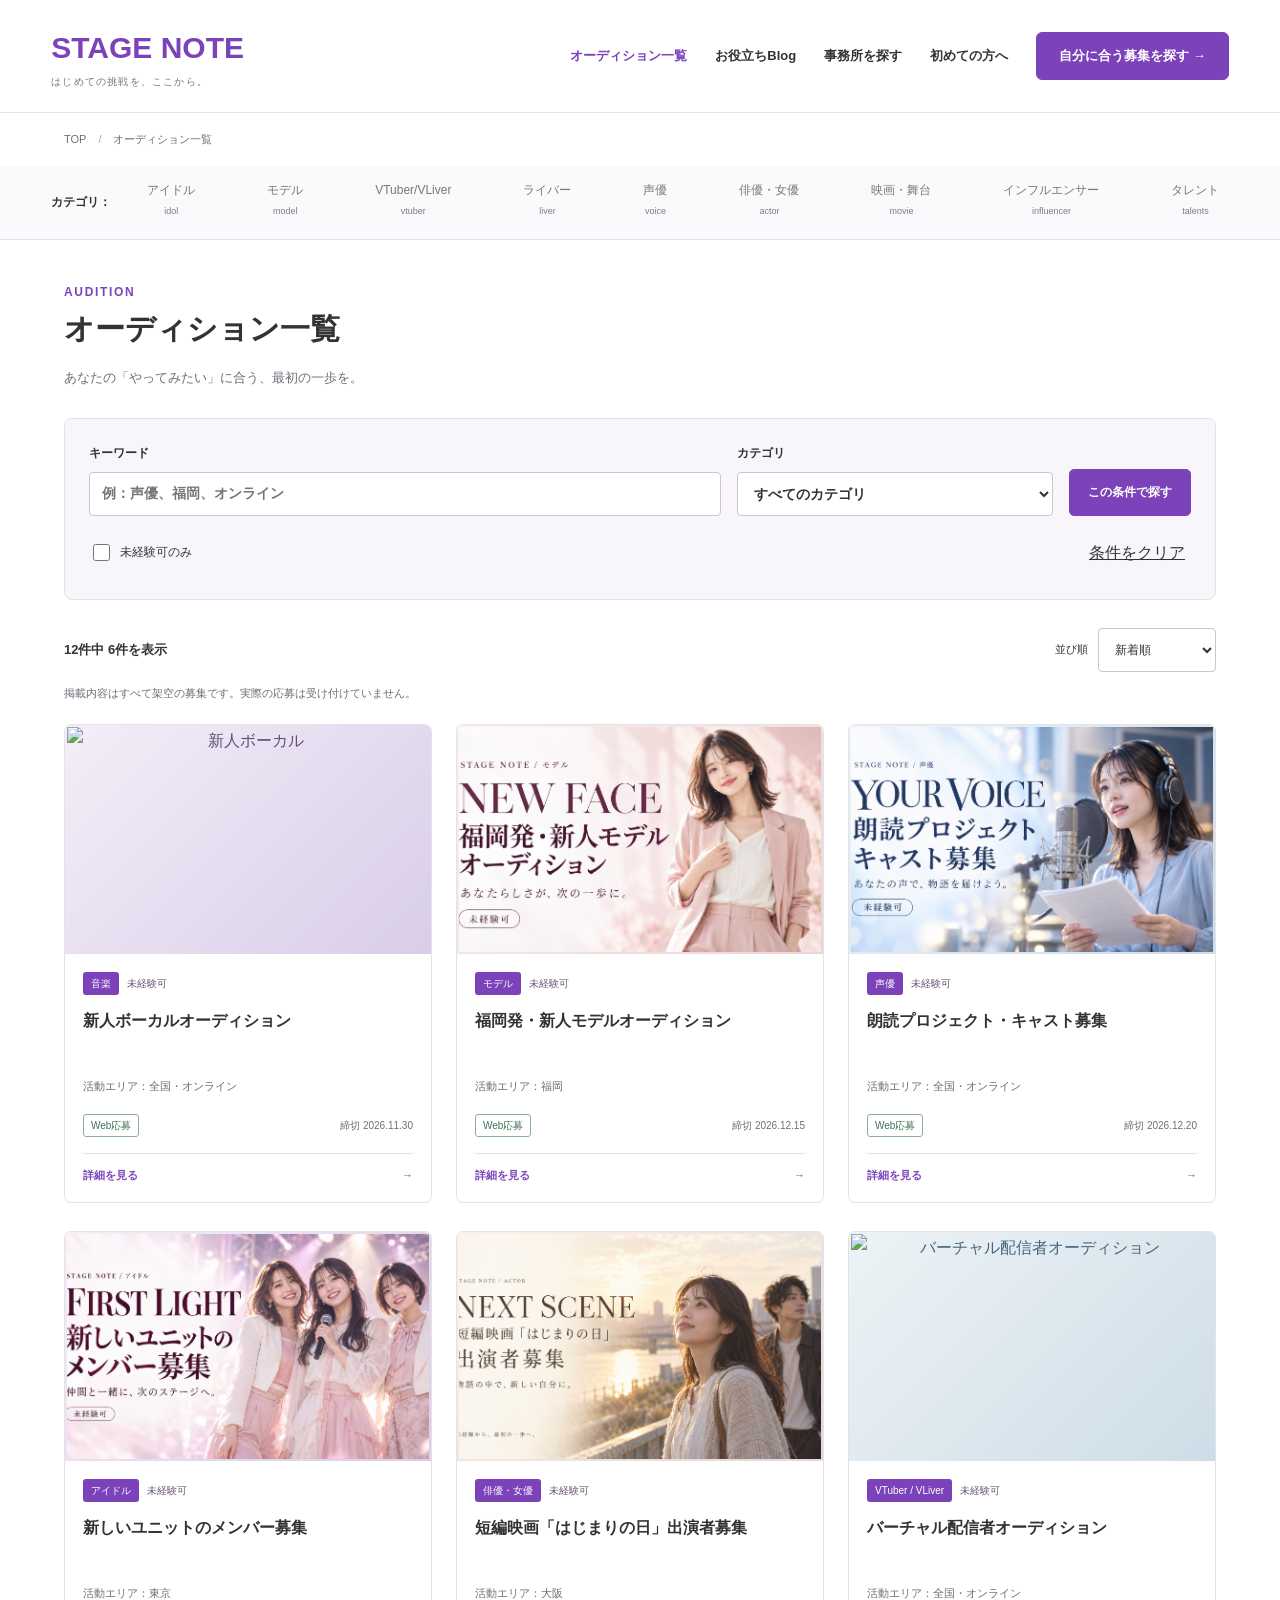
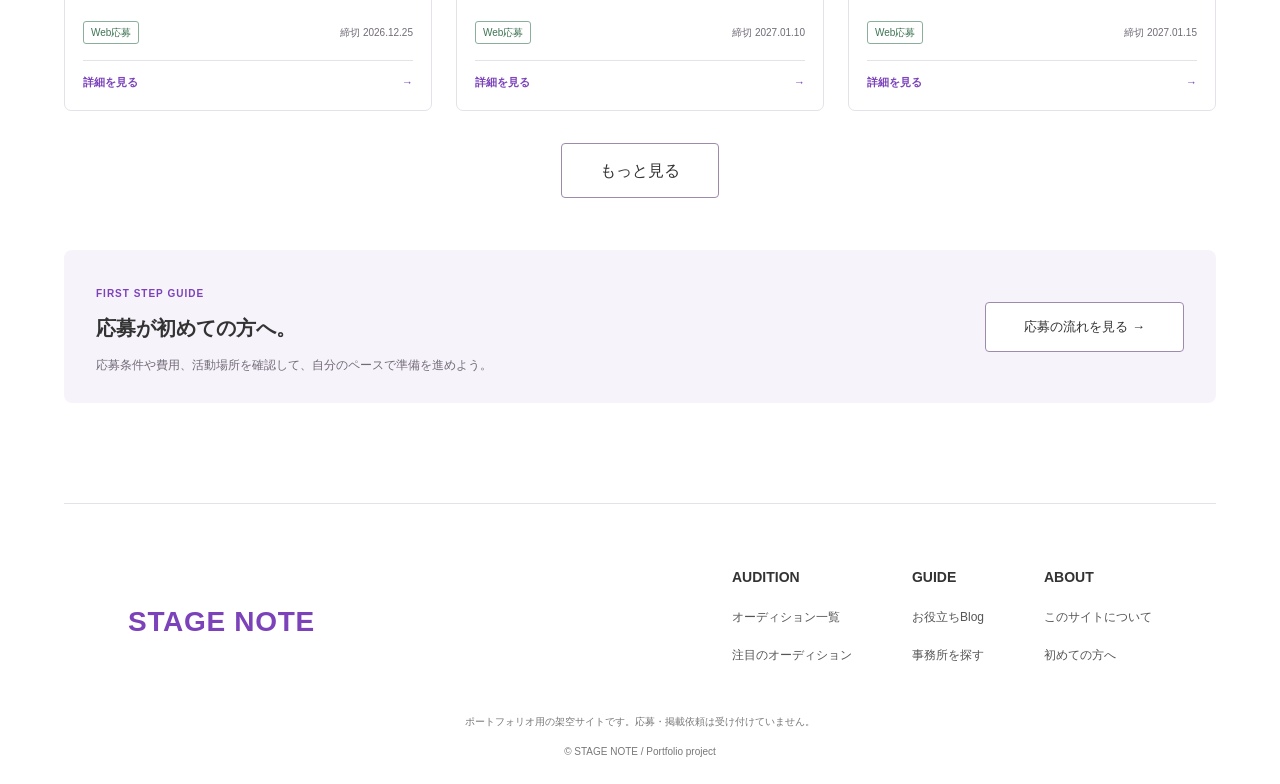
==== audition.html @ be12db9a "Add complete audition website" ====
<!doctype html>
<html lang="ja">

<head>
    <meta charset="utf-8">
    <meta name="viewport" content="width=device-width,initial-scale=1">
    <meta name="description" content="STAGE NOTEのオーディション一覧。カテゴリやキーワードから、自分に合う挑戦を探せます。ポートフォリオ用の架空サイトです。">
    <title>オーディション一覧｜STAGE NOTE</title>
    <link rel="stylesheet" href="audition.css">
    <link rel="stylesheet" href="category.css">
    <link rel="stylesheet" href="footer.css">
</head>

<body class="audition-page">
    <a class="au-skip" href="#main">本文へ移動</a>
    <header class="au-header">
        <div class="au-header-inner"><a class="au-logo" href="index.html">STAGE
                NOTE<small>はじめての挑戦を、ここから。</small></a><button class="au-menu-toggle" type="button" aria-expanded="false"
                aria-controls="au-navigation" hidden>メニュー</button>
            <nav id="au-navigation" class="au-nav" aria-label="メインナビゲーション"><a href="audition.html"
                    aria-current="page">オーディション一覧</a><a href="blog.html">お役立ちBlog</a><a href="search.html">事務所を探す</a><a
                    href="index.html#first-guide">初めての方へ</a><a class="au-button" href="#search-form">自分に合う募集を探す →</a>
            </nav>
        </div>
    </header>
    <main id="main">
        <nav class="au-breadcrumb au-wrap" aria-label="パンくず">
            <ol>
                <li><a href="index.html">TOP</a></li>
                <li aria-current="page">オーディション一覧</li>
            </ol>
        </nav>
        <nav class="site-category" aria-label="カテゴリから探す">
            <p class="site-category__label">カテゴリ：</p>

            <div class="site-category__scroll">
                <ul class="site-category__list">
                    <li>
                        <a href="audition.html?category=idol" data-category-link="idol">
                            <span>アイドル</span>
                            <small>idol</small>
                        </a>
                    </li>
                    <li>
                        <a href="audition.html?category=model" data-category-link="model">
                            <span>モデル</span>
                            <small>model</small>
                        </a>
                    </li>
                    <li>
                        <a href="audition.html?category=vtuber" data-category-link="vtuber">
                            <span>VTuber/VLiver</span>
                            <small>vtuber</small>
                        </a>
                    </li>
                    <li>
                        <a href="audition.html?category=liver" data-category-link="liver">
                            <span>ライバー</span>
                            <small>liver</small>
                        </a>
                    </li>
                    <li>
                        <a href="audition.html?category=voice" data-category-link="voice">
                            <span>声優</span>
                            <small>voice</small>
                        </a>
                    </li>
                    <li>
                        <a href="audition.html?category=actor" data-category-link="actor">
                            <span>俳優・女優</span>
                            <small>actor</small>
                        </a>
                    </li>
                    <li>
                        <a href="audition.html?category=movie" data-category-link="movie">
                            <span>映画・舞台</span>
                            <small>movie</small>
                        </a>
                    </li>
                    <li>
                        <a href="audition.html?category=influencer" data-category-link="influencer">
                            <span>インフルエンサー</span>
                            <small>influencer</small>
                        </a>
                    </li>
                    <li>
                        <a href="audition.html?category=talents" data-category-link="talents">
                            <span>タレント</span>
                            <small>talents</small>
                        </a>
                    </li>
                    <li>
                        <a href="audition.html?category=music" data-category-link="music">
                            <span>音楽</span>
                            <small>music</small>
                        </a>
                    </li>
                    <li>
                        <a href="audition.html?category=work" data-category-link="work">
                            <span>案件</span>
                            <small>work</small>
                        </a>
                    </li>
                    <li>
                        <a href="audition.html?category=media" data-category-link="media">
                            <span>メディア</span>
                            <small>media</small>
                        </a>
                    </li>
                </ul>
            </div>
        </nav>
        <section class="au-list-section au-wrap" aria-labelledby="page-title">
            <div class="au-heading">
                <p>AUDITION</p>
                <h1 id="page-title">オーディション一覧</h1><span>あなたの「やってみたい」に合う、最初の一歩を。</span>
            </div>
            <form class="au-search" id="search-form" role="search" aria-label="募集の絞り込み">
                <fieldset disabled>
                    <legend class="au-sr">募集の検索条件</legend>
                    <div class="au-search-fields"><label class="au-keyword">キーワード<input type="search" id="au-keyword"
                                name="q" placeholder="例：声優、福岡、オンライン" maxlength="100"></label><label>カテゴリ<select
                                id="au-category" name="category">
                                <option value="all">すべてのカテゴリ</option>
                                <option value="idol">アイドル</option>
                                <option value="model">モデル</option>
                                <option value="vtuber">VTuber / VLiver</option>
                                <option value="liver">ライバー</option>
                                <option value="voice">声優</option>
                                <option value="actor">俳優・女優</option>
                                <option value="movie">映画・舞台</option>
                                <option value="influencer">インフルエンサー</option>
                                <option value="talents">タレント</option>
                                <option value="music">音楽</option>
                                <option value="work">案件</option>
                                <option value="media">メディア</option>
                            </select></label><button class="au-button au-search-button" type="submit">この条件で探す</button>
                    </div>
                    <div class="au-search-bottom"><label class="au-check"><input id="au-beginner" type="checkbox"
                                name="beginner"> 未経験可のみ</label><button type="reset" class="au-reset">条件をクリア</button>
                    </div>
                </fieldset>
            </form>
            <noscript>
                <p class="au-notice">検索・並び替えにはJavaScriptが必要です。以下にすべての募集を表示しています。</p>
            </noscript>
            <div class="au-list-toolbar">
                <p id="au-count" role="status" aria-live="polite" aria-atomic="true">全12件を表示</p><label>並び順 <select
                        id="au-sort" disabled>
                        <option value="new">新着順</option>
                        <option value="deadline">締切が近い順</option>
                    </select></label>
            </div>
            <p class="au-notice">掲載内容はすべて架空の募集です。実際の応募は受け付けていません。</p>
            <ul class="au-grid" id="au-results" aria-label="オーディション一覧">
                <li class="au-card" data-category="music" data-search="新人ボーカルオーディション 全国・オンライン 音楽 FIRST VOICE"
                    data-deadline="2026-11-30" data-order="0" data-beginner="true">
                    <article><a href="application.html?id=vocal" class="au-card-link">
                            <div class="au-visual au-tone-0" aria-hidden="true">
                               <img src="img/新人ボーカル.png" alt="新人ボーカル">
                            </div>
                            <div class="au-card-body">
                                <div class="au-tags"><span class="au-tag">音楽</span><span
                                        class="au-condition">未経験可</span></div>
                                <h2>新人ボーカルオーディション</h2>
                                <p class="au-area">活動エリア：全国・オンライン</p>
                                <div class="au-card-meta"><span class="au-web">Web応募</span><span>締切 <time
                                            datetime="2026-11-30">2026.11.30</time></span></div><span
                                    class="au-card-detail">詳細を見る <span aria-hidden="true">→</span></span>
                            </div>
                        </a></article>
                </li>
                <li class="au-card" data-category="model" data-search="福岡発・新人モデルオーディション 福岡 モデル NEW FACE"
                    data-deadline="2026-12-15" data-order="1" data-beginner="true">
                    <article><a href="application.html?id=model" class="au-card-link">
                            <div class="au-visual au-tone-1" aria-hidden="true">
                                 <img src="img/新人モデル.png" alt="新人モデル">
                            </div>
                            <div class="au-card-body">
                                <div class="au-tags"><span class="au-tag">モデル</span><span
                                        class="au-condition">未経験可</span></div>
                                <h2>福岡発・新人モデルオーディション</h2>
                                <p class="au-area">活動エリア：福岡</p>
                                <div class="au-card-meta"><span class="au-web">Web応募</span><span>締切 <time
                                            datetime="2026-12-15">2026.12.15</time></span></div><span
                                    class="au-card-detail">詳細を見る <span aria-hidden="true">→</span></span>
                            </div>
                        </a></article>
                </li>
                <li class="au-card" data-category="voice" data-search="朗読プロジェクト・キャスト募集 全国・オンライン 声優 YOUR VOICE"
                    data-deadline="2026-12-20" data-order="2" data-beginner="true">
                    <article><a href="application.html?id=reading" class="au-card-link">
                            <div class="au-visual au-tone-2" aria-hidden="true">
                                 <img src="img/朗読プロジェクト.png" alt="朗読プロジェクト">
                            </div>
                            <div class="au-card-body">
                                <div class="au-tags"><span class="au-tag">声優</span><span
                                        class="au-condition">未経験可</span></div>
                                <h2>朗読プロジェクト・キャスト募集</h2>
                                <p class="au-area">活動エリア：全国・オンライン</p>
                                <div class="au-card-meta"><span class="au-web">Web応募</span><span>締切 <time
                                            datetime="2026-12-20">2026.12.20</time></span></div><span
                                    class="au-card-detail">詳細を見る <span aria-hidden="true">→</span></span>
                            </div>
                        </a></article>
                </li>
                <li class="au-card" data-category="idol" data-search="新しいユニットのメンバー募集 東京 アイドル FIRST LIGHT"
                    data-deadline="2026-12-25" data-order="3" data-beginner="true">
                    <article><a href="application.html?id=idol" class="au-card-link">
                            <div class="au-visual au-tone-0" aria-hidden="true">
                                <img src="img/新しいユニット.png" alt="新しいユニットのメンバー募集">
                            </div>
                            <div class="au-card-body">
                                <div class="au-tags"><span class="au-tag">アイドル</span><span
                                        class="au-condition">未経験可</span></div>
                                <h2>新しいユニットのメンバー募集</h2>
                                <p class="au-area">活動エリア：東京</p>
                                <div class="au-card-meta"><span class="au-web">Web応募</span><span>締切 <time
                                            datetime="2026-12-25">2026.12.25</time></span></div><span
                                    class="au-card-detail">詳細を見る <span aria-hidden="true">→</span></span>
                            </div>
                        </a></article>
                </li>
                <li class="au-card" data-category="actor" data-search="短編映画「はじまりの日」出演者募集 大阪 俳優・女優 NEXT SCENE"
                    data-deadline="2027-01-10" data-order="4" data-beginner="true">
                    <article><a href="application.html?id=actor" class="au-card-link">
                            <div class="au-visual au-tone-1" aria-hidden="true">
                                <img src="img/短編映画.png" alt="短編映画「はじまりの日」出演者募集">
                            </div>
                            <div class="au-card-body">
                                <div class="au-tags"><span class="au-tag">俳優・女優</span><span
                                        class="au-condition">未経験可</span></div>
                                <h2>短編映画「はじまりの日」出演者募集</h2>
                                <p class="au-area">活動エリア：大阪</p>
                                <div class="au-card-meta"><span class="au-web">Web応募</span><span>締切 <time
                                            datetime="2027-01-10">2027.01.10</time></span></div><span
                                    class="au-card-detail">詳細を見る <span aria-hidden="true">→</span></span>
                            </div>
                        </a></article>
                </li>
                <li class="au-card" data-category="vtuber"
                    data-search="バーチャル配信者オーディション 全国・オンライン VTuber / VLiver HELLO WORLD" data-deadline="2027-01-15"
                    data-order="5" data-beginner="true">
                    <article><a href="application.html?id=vtuber" class="au-card-link">
                            <div class="au-visual au-tone-2" aria-hidden="true">
                                <img src="img/バーチャル配信者.png" alt="バーチャル配信者オーディション">
                            </div>
                            <div class="au-card-body">
                                <div class="au-tags"><span class="au-tag">VTuber / VLiver</span><span
                                        class="au-condition">未経験可</span></div>
                                <h2>バーチャル配信者オーディション</h2>
                                <p class="au-area">活動エリア：全国・オンライン</p>
                                <div class="au-card-meta"><span class="au-web">Web応募</span><span>締切 <time
                                            datetime="2027-01-15">2027.01.15</time></span></div><span
                                    class="au-card-detail">詳細を見る <span aria-hidden="true">→</span></span>
                            </div>
                        </a></article>
                </li>
                <li class="au-card" data-category="liver" data-search="トーク配信プロジェクト・新メンバー募集 全国・オンライン ライバー LIVE TOGETHER"
                    data-deadline="2026-11-15" data-order="6" data-beginner="true">
                    <article><a href="application.html?id=liver" class="au-card-link">
                            <div class="au-visual au-tone-0" aria-hidden="true">
                                <img src="img/トーク配信.png" alt="トーク配信プロジェクト・新メンバー募集">
                            </div>
                            <div class="au-card-body">
                                <div class="au-tags"><span class="au-tag">ライバー</span><span
                                        class="au-condition">未経験可</span></div>
                                <h2>トーク配信プロジェクト・新メンバー募集</h2>
                                <p class="au-area">活動エリア：全国・オンライン</p>
                                <div class="au-card-meta"><span class="au-web">Web応募</span><span>締切 <time
                                            datetime="2026-11-15">2026.11.15</time></span></div><span
                                    class="au-card-detail">詳細を見る <span aria-hidden="true">→</span></span>
                            </div>
                        </a></article>
                </li>
                <li class="au-card" data-category="movie" data-search="小劇場公演・アンサンブルキャスト募集 東京 映画・舞台 ON THE STAGE"
                    data-deadline="2026-11-20" data-order="7" data-beginner="false">
                    <article><a href="application.html?id=stage" class="au-card-link">
                            <div class="au-visual au-tone-1" aria-hidden="true">
                                <!-- 写真追加時は、この枠の中を img タグに置き換えます。 --><span>STAGE NOTE / 映画・舞台</span><strong>ON THE
                                    STAGE</strong><small>PHOTO SPACE</small>
                            </div>
                            <div class="au-card-body">
                                <div class="au-tags"><span class="au-tag">映画・舞台</span><span
                                        class="au-condition">経験者向け</span></div>
                                <h2>小劇場公演・アンサンブルキャスト募集</h2>
                                <p class="au-area">活動エリア：東京</p>
                                <div class="au-card-meta"><span class="au-web">Web応募</span><span>締切 <time
                                            datetime="2026-11-20">2026.11.20</time></span></div><span
                                    class="au-card-detail">詳細を見る <span aria-hidden="true">→</span></span>
                            </div>
                        </a></article>
                </li>
                <li class="au-card" data-category="influencer"
                    data-search="日常の魅力を届けるクリエイター募集 全国・オンライン インフルエンサー YOUR STYLE" data-deadline="2026-12-10"
                    data-order="8" data-beginner="true">
                    <article><a href="application.html?id=creator" class="au-card-link">
                            <div class="au-visual au-tone-2" aria-hidden="true">
                                <!-- 写真追加時は、この枠の中を img タグに置き換えます。 --><span>STAGE NOTE / インフルエンサー</span><strong>YOUR
                                    STYLE</strong><small>PHOTO SPACE</small>
                            </div>
                            <div class="au-card-body">
                                <div class="au-tags"><span class="au-tag">インフルエンサー</span><span
                                        class="au-condition">未経験可</span></div>
                                <h2>日常の魅力を届けるクリエイター募集</h2>
                                <p class="au-area">活動エリア：全国・オンライン</p>
                                <div class="au-card-meta"><span class="au-web">Web応募</span><span>締切 <time
                                            datetime="2026-12-10">2026.12.10</time></span></div><span
                                    class="au-card-detail">詳細を見る <span aria-hidden="true">→</span></span>
                            </div>
                        </a></article>
                </li>
                <li class="au-card" data-category="talents" data-search="地域イベント・新人タレント募集 福岡 タレント BE YOURSELF"
                    data-deadline="2026-11-25" data-order="9" data-beginner="true">
                    <article><a href="application.html?id=talent" class="au-card-link">
                            <div class="au-visual au-tone-0" aria-hidden="true">
                                <!-- 写真追加時は、この枠の中を img タグに置き換えます。 --><span>STAGE NOTE / タレント</span><strong>BE
                                    YOURSELF</strong><small>PHOTO SPACE</small>
                            </div>
                            <div class="au-card-body">
                                <div class="au-tags"><span class="au-tag">タレント</span><span
                                        class="au-condition">未経験可</span></div>
                                <h2>地域イベント・新人タレント募集</h2>
                                <p class="au-area">活動エリア：福岡</p>
                                <div class="au-card-meta"><span class="au-web">Web応募</span><span>締切 <time
                                            datetime="2026-11-25">2026.11.25</time></span></div><span
                                    class="au-card-detail">詳細を見る <span aria-hidden="true">→</span></span>
                            </div>
                        </a></article>
                </li>
                <li class="au-card" data-category="work" data-search="ブランド紹介動画・出演モデル募集 大阪 案件 CREATE MORE"
                    data-deadline="2026-12-05" data-order="10" data-beginner="false">
                    <article><a href="application.html?id=brand" class="au-card-link">
                            <div class="au-visual au-tone-1" aria-hidden="true">
                                <!-- 写真追加時は、この枠の中を img タグに置き換えます。 --><span>STAGE NOTE / 案件</span><strong>CREATE
                                    MORE</strong><small>PHOTO SPACE</small>
                            </div>
                            <div class="au-card-body">
                                <div class="au-tags"><span class="au-tag">案件</span><span
                                        class="au-condition">経験者向け</span></div>
                                <h2>ブランド紹介動画・出演モデル募集</h2>
                                <p class="au-area">活動エリア：大阪</p>
                                <div class="au-card-meta"><span class="au-web">Web応募</span><span>締切 <time
                                            datetime="2026-12-05">2026.12.05</time></span></div><span
                                    class="au-card-detail">詳細を見る <span aria-hidden="true">→</span></span>
                            </div>
                        </a></article>
                </li>
                <li class="au-card" data-category="media" data-search="街の魅力を伝える番組リポーター募集 福岡 メディア LOCAL STORY"
                    data-deadline="2026-12-18" data-order="11" data-beginner="true">
                    <article><a href="application.html?id=reporter" class="au-card-link">
                            <div class="au-visual au-tone-2" aria-hidden="true">
                                <!-- 写真追加時は、この枠の中を img タグに置き換えます。 --><span>STAGE NOTE / メディア</span><strong>LOCAL
                                    STORY</strong><small>PHOTO SPACE</small>
                            </div>
                            <div class="au-card-body">
                                <div class="au-tags"><span class="au-tag">メディア</span><span
                                        class="au-condition">未経験可</span></div>
                                <h2>街の魅力を伝える番組リポーター募集</h2>
                                <p class="au-area">活動エリア：福岡</p>
                                <div class="au-card-meta"><span class="au-web">Web応募</span><span>締切 <time
                                            datetime="2026-12-18">2026.12.18</time></span></div><span
                                    class="au-card-detail">詳細を見る <span aria-hidden="true">→</span></span>
                            </div>
                        </a></article>
                </li>
            </ul>
            <div class="au-empty" hidden>
                <h2>条件に合う募集が見つかりませんでした。</h2>
                <p>キーワードを短くするか、カテゴリや「未経験可のみ」の条件を変更してみてください。</p><button type="button" class="au-button"
                    id="au-empty-reset">すべての募集を見る</button>
            </div>
            <div class="au-more-wrap"><button class="au-more" id="au-more" type="button" hidden>もっと見る</button></div>
        </section>
        <aside class="au-guide au-wrap" aria-labelledby="guide-title">
            <div><span>FIRST STEP GUIDE</span>
                <h2 id="guide-title">応募が初めての方へ。</h2>
                <p>応募条件や費用、活動場所を確認して、自分のペースで準備を進めよう。</p>
            </div><a class="au-outline" href="index.html#first-guide">応募の流れを見る →</a>
        </aside>
    </main>
    <footer class="site-footer">
        <div class="site-footer__main">
            <a class="site-footer__logo" href="index.html">
                STAGE NOTE
            </a>

            <nav class="site-footer__nav" aria-label="フッターナビゲーション">
                <div class="site-footer__group">
                    <h2>AUDITION</h2>
                    <ul>
                        <li>
                            <a href="audition.html">オーディション一覧</a>
                        </li>
                        <li>
                            <a href="pick-up.html">注目のオーディション</a>
                        </li>
                    </ul>
                </div>

                <div class="site-footer__group">
                    <h2>GUIDE</h2>
                    <ul>
                        <li>
                            <a href="blog.html">お役立ちBlog</a>
                        </li>
                        <li>
                            <a href="search.html">事務所を探す</a>
                        </li>
                    </ul>
                </div>

                <div class="site-footer__group">
                    <h2>ABOUT</h2>
                    <ul>
                        <li>
                            <a href="index.html#about-site">このサイトについて</a>
                        </li>
                        <li>
                            <a href="index.html#first-guide">初めての方へ</a>
                        </li>
                    </ul>
                </div>
            </nav>
        </div>

        <p class="site-footer__note">
            ポートフォリオ用の架空サイトです。応募・掲載依頼は受け付けていません。
        </p>

        <p class="site-footer__copyright">
            <small>© STAGE NOTE / Portfolio project</small>
        </p>
    </footer>
    <script src="https://ajax.googleapis.com/ajax/libs/jquery/3.7.1/jquery.min.js" defer></script>
    <script src="js/audition.js" defer></script>
</body>

</html>
---- audition.css ----
@charset "UTF-8";

/* 一覧ページ専用。既存の style.css は変更不要です。 */
.audition-page {
    --accent: #7b42ba;
    --ink: #333;
    --muted: #716b77;
    --line: #e5e1e9;
    margin: 0;
    background: #fff;
    color: var(--ink);
    font-family: "Hiragino Kaku Gothic ProN", "Yu Gothic", sans-serif;
    line-height: 1.7
}

.audition-page *,
.audition-page *::before,
.audition-page *::after {
    box-sizing: border-box
}

.audition-page a {
    color: inherit;
    text-decoration: none
}

.audition-page button,
.audition-page input,
.audition-page select {
    font: inherit;
    color: inherit
}

.audition-page button {
    cursor: pointer
}

.audition-page button:disabled {
    cursor: default
}

.audition-page [hidden] {
    display: none !important
}

.audition-page :is(a, button, input, select):focus-visible {
    outline: 3px solid var(--accent);
    outline-offset: 4px
}

.audition-page [id] {
    scroll-margin-top: 110px
}

.au-wrap {
    width: min(1200px, 90%);
    margin-inline: auto
}

.au-skip {
    position: fixed;
    top: -100px;
    left: 10px;
    z-index: 50;
    background: white;
    padding: 12px
}

.au-skip:focus {
    top: 10px
}

.au-sr {
    position: absolute;
    width: 1px;
    height: 1px;
    overflow: hidden;
    clip-path: inset(50%);
    white-space: nowrap
}

.au-header {
    position: sticky;
    top: 0;
    background: #fff;
    z-index: 20;
    border-bottom: 1px solid var(--line)
}

.au-header-inner {
    width: 92%;
    margin: auto;
    min-height: 88px;
    display: flex;
    align-items: center;
    justify-content: space-between;
    gap: 25px
}

.audition-page .au-logo {
    font-size: 24px;
    font-weight: 700;
    letter-spacing: .025em;
    color: var(--accent);
    white-space: nowrap
}

.au-logo small {
    display: block;
    font-size: 10px;
    font-weight: 400;
    letter-spacing: .06em;
    color: #666
}

.au-nav {
    display: flex;
    align-items: center;
    gap: 24px;
    font-size: 12px;
    font-weight: 700
}

.au-nav a[aria-current=page] {
    color: var(--accent)
}

.audition-page .au-button {
    display: inline-flex;
    align-items: center;
    justify-content: center;
    min-height: 44px;
    padding: 12px 18px;
    background: var(--accent);
    color: white;
    border: 1px solid var(--accent);
    border-radius: 5px;
    font-size: 12px;
    font-weight: 700
}

.au-button:hover {
    background: #67369f
}

.au-menu-toggle {
    background: white;
    border: 1px solid var(--line);
    border-radius: 5px;
    min-height: 44px;
    padding: 8px 12px;
    font-size: 12px;
}

.au-breadcrumb ol {
    display: flex;
    flex-wrap: wrap;
    gap: 12px;
    list-style: none;
    padding: 17px 0;
    margin: 0;
    font-size: 11px;
    color: var(--muted);
}

.au-breadcrumb li+li:before {
    content: "/";
    margin-right: 12px;
    color: #aaa
}

.au-breadcrumb a:hover {
    text-decoration: underline
}

.au-category-strip {
    border-block: 1px solid var(--line);
    background: #faf9fc
}

.au-category-inner {
    display: flex;
    align-items: center;
    width: 92%;
    margin: auto;
    gap: 12px
}

.au-category-label {
    flex-shrink: 0;
    font-size: 11px;
    font-weight: 700
}

.au-category-strip ul {
    display: flex;
    overflow-x: auto;
    gap: 0;
    list-style: none;
    margin: 0;
    padding: 10px 0;
    scrollbar-width: thin
}

.au-category-strip a {
    display: flex;
    flex-direction: column;
    align-items: center;
    justify-content: center;
    min-height: 44px;
    white-space: nowrap;
    padding: 2px 16px;
    font-size: 12px;
    border-radius: 4px
}

.au-category-strip small {
    font-size: 9px;
    color: #827889
}

.au-category-strip a:hover,
.au-category-strip a[aria-current=true] {
    background: #eee6f5;
    color: var(--accent)
}

.au-list-section {
    padding: 42px 0 32px
}

.au-heading {
    margin-bottom: 28px
}

.au-heading>p {
    margin: 0 0 4px;
    font-size: 12px;
    letter-spacing: .14em;
    color: var(--accent);
    font-weight: 700
}

.au-heading h1 {
    font-size: 30px;
    line-height: 1.5;
    margin: 0 0 12px
}

.au-heading>span {
    font-size: 13px;
    color: var(--muted)
}

.au-search {
    background: #f8f6fb;
    border: 1px solid var(--line);
    border-radius: 8px;
    padding: 24px;
    margin-bottom: 28px
}

.au-search fieldset {
    padding: 0;
    border: 0;
    margin: 0;
    min-width: 0
}

.au-search-fields {
    display: grid;
    grid-template-columns: 2fr 1fr auto;
    gap: 16px;
    align-items: end
}

.au-search-fields label {
    display: flex;
    flex-direction: column;
    gap: 8px;
    min-width: 0;
    font-size: 12px;
    font-weight: 700
}

.au-search input[type=search],
.au-search select,
.au-list-toolbar select {
    border: 1px solid #ccc4d3;
    border-radius: 4px;
    background: white;
    min-height: 44px;
    padding: 9px 12px;
    max-width: 100%;
    font-size: 14px
}

.au-search input[type=search] {
    width: 100%
}

.au-search-bottom {
    display: flex;
    justify-content: space-between;
    align-items: center;
    gap: 15px;
    margin-top: 15px
}

.au-check {
    display: flex;
    align-items: center;
    gap: 7px;
    font-size: 12px;
    min-height: 44px;
    cursor: pointer
}

.au-check input {
    width: 17px;
    height: 17px;
    accent-color: var(--accent)
}

.au-reset {
    border: 0;
    background: none;
    color: var(--muted);
    text-decoration: underline;
    font-size: 12px;
    min-height: 44px
}

.au-list-toolbar {
    display: flex;
    justify-content: space-between;
    align-items: center;
    gap: 16px
}

.au-list-toolbar p {
    font-size: 13px;
    font-weight: 700;
    margin: 0
}

.au-list-toolbar label {
    font-size: 11px;
    display: flex;
    align-items: center;
    gap: 10px
}

.au-list-toolbar select {
    font-size: 12px
}

.au-notice {
    font-size: 11px;
    color: var(--muted);
    margin: 12px 0 22px
}

.au-grid {
    display: grid;
    grid-template-columns: repeat(3, minmax(0, 1fr));
    gap: 28px 24px;
    list-style: none;
    margin: 0;
    padding: 0
}

.au-card {
    min-width: 0;
    border: 1px solid var(--line);
    border-radius: 7px;
    overflow: hidden;
    background: white;
    transition: box-shadow .2s, transform .2s
}

.au-card:hover {
    transform: translateY(-3px);
    box-shadow: 0 8px 22px #38234c10
}

.au-card article,
.au-card-link {
    height: 100%
}

.au-card-link {
    display: flex;
    flex-direction: column
}

.au-card:focus-within {
    outline: 3px solid var(--accent);
    outline-offset: 3px
}

.au-visual {
    aspect-ratio: 16/10;
    display: flex;
    flex-direction: column;
    align-items: center;
    justify-content: center;
    gap: 12px;
    padding: 2px;
    text-align: center
}

.au-visual img {
    display: block;
    width: 100%;
    height: 100%;
    object-fit: cover
}

.au-tone-0 {
    background: linear-gradient(135deg, #f3eef8, #d9cde8);
    color: #5f5073
}

.au-tone-1 {
    background: linear-gradient(135deg, #faf0ee, #ead5d7);
    color: #81585e
}

.au-tone-2 {
    background: linear-gradient(135deg, #edf3f6, #cddde7);
    color: #456679
}

.au-visual>span {
    font-size: 10px;
    letter-spacing: .07em
}

.au-visual strong {
    font-size: clamp(20px, 2.3vw, 32px);
    line-height: 1.3;
    letter-spacing: .04em
}

.au-visual small {
    font-size: 9px;
    letter-spacing: .12em
}

.au-card-body {
    padding: 18px;
    display: flex;
    flex-direction: column;
    flex: 1
}

.au-tags {
    display: flex;
    align-items: center;
    gap: 8px;
    flex-wrap: wrap
}

.au-tag {
    font-size: 10px;
    background: var(--accent);
    color: white;
    padding: 3px 8px;
    border-radius: 3px
}

.au-condition {
    font-size: 10px;
    color: #655171
}

.au-card h2 {
    font-size: 16px;
    line-height: 1.8;
    margin: 12px 0;
    min-height: 58px
}

.au-area {
    font-size: 11px;
    color: var(--muted);
    margin: 0 0 18px
}

.au-card-meta {
    display: flex;
    flex-wrap: wrap;
    align-items: center;
    justify-content: space-between;
    gap: 8px;
    font-size: 10px;
    color: var(--muted);
    margin-top: auto
}

.au-web {
    border: 1px solid #8ab09c;
    color: #3f7455;
    padding: 2px 7px;
    border-radius: 3px
}

.au-card-detail {
    display: flex;
    justify-content: space-between;
    color: var(--accent);
    border-top: 1px solid var(--line);
    margin-top: 16px;
    padding-top: 12px;
    font-size: 11px;
    font-weight: 700
}

.au-more-wrap {
    text-align: center;
    margin-top: 32px
}

.au-more,
.au-outline {
    display: inline-flex;
    align-items: center;
    justify-content: center;
    background: white;
    border: 1px solid #9d8aac;
    padding: 13px 38px;
    border-radius: 4px;
    font-size: 13px;
    min-height: 44px
}

.au-more:hover,
.au-outline:hover {
    background: #f8f4fb
}

.au-empty {
    text-align: center;
    padding: 48px 20px;
    border: 1px dashed var(--line);
    border-radius: 7px;
    background: #faf9fc
}

.au-empty h2 {
    font-size: 18px
}

.au-empty p {
    font-size: 13px;
    color: var(--muted)
}

.au-guide {
    display: flex;
    justify-content: space-between;
    align-items: center;
    gap: 24px;
    background: #f7f3fb;
    padding: 28px 32px;
    margin-top: 20px;
    margin-bottom: 60px;
    border-radius: 8px
}

.au-guide span {
    font-size: 10px;
    letter-spacing: .1em;
    color: var(--accent);
    font-weight: 700
}

.au-guide h2 {
    font-size: 20px;
    margin: 6px 0 10px
}

.au-guide p {
    font-size: 12px;
    margin: 0;
    color: var(--muted)
}

.au-guide a {
    flex-shrink: 0
}

.au-footer {
    border-top: 1px solid var(--line);
    padding: 35px 0
}

.au-footer-top {
    display: flex;
    align-items: center;
    justify-content: space-between;
    gap: 20px
}

.au-footer nav {
    display: flex;
    gap: 24px;
    font-size: 12px
}

.au-footer p {
    font-size: 11px;
    color: var(--muted);
    margin-top: 25px
}

.au-footer small {
    font-size: 10px;
    color: var(--muted)
}

@media(max-width:1024px) {
    .au-header-inner {
        min-height: 78px;
        flex-wrap: wrap;
        padding: 12px 0;
        gap: 12px
    }

    .au-nav {
        width: 100%;
        flex-wrap: wrap;
        padding: 14px 0
    }

    .au-enhanced .au-nav {
        display: none
    }

    .au-enhanced .au-nav.is-open {
        display: flex
    }

    .au-enhanced .au-menu-toggle {
        display: inline-flex
    }

    .au-grid {
        grid-template-columns: repeat(2, minmax(0, 1fr))
    }

    .au-search-fields {
        grid-template-columns: 1.5fr 1fr
    }

    .au-search-button {
        grid-column: 1/-1
    }

    .au-guide {
        align-items: start;
        flex-direction: column
    }

    .au-footer-top {
        flex-direction: column;
        align-items: start
    }
}

@media(min-width:1025px) {
    .au-menu-toggle {
        display: none !important
    }
}

@media(max-width:600px) {
    .au-logo {
        font-size: 21px !important
    }

    .au-nav {
        flex-direction: column;
        align-items: stretch;
        gap: 8px;
        max-height: 65vh;
        overflow-y: auto
    }

    .au-nav>a {
        padding: 10px
    }

    .au-wrap {
        width: 90%
    }

    .au-category-inner {
        width: 94%
    }

    .au-category-strip a {
        padding: 2px 12px;
        font-size: 11px
    }

    .au-category-label {
        font-size: 10px
    }

    .au-list-section {
        padding-top: 28px
    }

    .au-heading h1 {
        font-size: 25px
    }

    .au-heading>span {
        font-size: 12px
    }

    .au-search {
        padding: 17px
    }

    .au-search-fields {
        grid-template-columns: minmax(0, 1fr)
    }

    .au-search input[type=search],
    .au-search select {
        font-size: 16px
    }

    .au-list-toolbar {
        flex-wrap: wrap
    }

    .au-grid {
        grid-template-columns: minmax(0, 1fr);
        gap: 20px
    }

    .au-visual {
        aspect-ratio: 16/9
    }

    .au-visual strong {
        font-size: 30px
    }

    .au-card h2 {
        min-height: 0
    }

    .au-guide {
        padding: 23px;
        margin-bottom: 40px
    }

    .au-footer nav {
        gap: 15px;
        flex-wrap: wrap
    }

    .au-footer nav a {
        padding: 8px 0
    }
}

@media(prefers-reduced-motion:reduce) {
    .au-card {
        transition: none
    }

    .au-card:hover {
        transform: none
    }
}

/* Blogと同じヘッダーサイズ */
.audition-page .au-header-inner {
  width: 92%;
  max-width: none;
  min-height: 112px;
  margin: 0 auto;
  display: flex;
  align-items: center;
  justify-content: space-between;
  gap: 24px;
}

.audition-page .au-logo {
  flex-shrink: 0;
  color: #7b42ba;
  font-size: 30px;
  font-weight: 700;
  line-height: 1.7;
  letter-spacing: normal;
  white-space: nowrap;
}

.audition-page .au-logo small {
  display: block;
  margin-top: 0;
  color: #777;
  font-size: 10px;
  font-weight: 400;
  letter-spacing: 0.12em;
}

.audition-page .au-nav {
  gap: 28px;
  font-size: 13px;
  font-weight: 700;
}

.audition-page .au-nav .au-button {
  display: inline-flex;
  align-items: center;
  justify-content: center;
  min-height: 48px;
  padding: 12px 22px;
  border-radius: 6px;
  font-size: 13px;
}

/* タブレット・スマホ */
@media (max-width: 1024px) {
  .audition-page .au-header-inner {
    min-height: 88px;
    flex-wrap: wrap;
    padding: 16px 0;
    gap: 12px;
  }

  .audition-page .au-logo {
    font-size: 25px;
  }

  .audition-page .au-menu-toggle {
    margin-left: auto;
  }

  .audition-page .au-nav {
    flex-basis: 100%;
    gap: 12px;
  }
}

@media (max-width: 600px) {
  .audition-page .au-logo {
    font-size: 23px !important;
  }

  .audition-page .au-nav {
    flex-direction: column;
    align-items: stretch;
    gap: 8px;
  }
}
---- category.css ----
@charset "UTF-8";

/* index・audition 共通のカテゴリ帯 */
.site-category,
.site-category * {
  box-sizing: border-box;
}

.site-category {
  display: flex;
  align-items: center;
  width: 100%;
  padding: 12px 4%;
  border-bottom: 1px solid #e5e1e9;
  background: #faf9fc;
  font-family:
    "Hiragino Kaku Gothic ProN",
    "Yu Gothic",
    sans-serif;
  line-height: 1.7;
}

/* 左側の「カテゴリ：」 */
.site-category .site-category__label {
  flex-shrink: 0;
  margin: 0;
  padding-right: 20px;
  color: #333;
  font-size: 12px;
  font-weight: 700;
  white-space: nowrap;
}

/* カテゴリ一覧だけ横スクロール */
.site-category__scroll {
  flex: 1;
  min-width: 0;
  overflow-x: auto;
  padding-bottom: 5px;
  scrollbar-width: none;
}

.site-category__scroll::-webkit-scrollbar {
  display: none;
}

.site-category .site-category__list {
  display: flex;
  flex-wrap: nowrap;
  gap: 40px;
  width: max-content;
  margin: 0;
  padding: 0;
  list-style: none;
}

.site-category__list li {
  flex-shrink: 0;
  margin: 0;
  padding: 0;
  list-style: none;
}

.site-category .site-category__list a {
  display: flex;
  flex-direction: column;
  align-items: center;
  justify-content: center;
  min-height: 44px;
  padding: 0 16px;
  color: #777;
  font-size: 12px;
  font-weight: 400;
  text-decoration: none;
  white-space: nowrap;
  transition: color 0.2s ease;
}

.site-category__list a span {
  display: block;
}

.site-category .site-category__list small {
  display: block;
  margin-top: 3px;
  color: #827889;
  font-size: 9px;
  font-weight: 400;
}

.site-category .site-category__list a:hover,
.site-category .site-category__list a[aria-current="true"] {
  color: #7b42ba;
}

.site-category .site-category__list a[aria-current="true"] {
  box-shadow: inset 0 -2px #7b42ba;
}

.site-category__list a:focus-visible {
  outline: 2px solid #7b42ba;
  outline-offset: -2px;
  border-radius: 3px;
}

/* タブレット */
@media (max-width: 1024px) {
  .site-category .site-category__list {
    gap: 20px;
  }
}

/* スマホ */
@media (max-width: 480px) {
  .site-category {
    padding: 10px 15px;
  }

  .site-category .site-category__label {
    padding-right: 6px;
    font-size: 10px;
  }

  .site-category .site-category__list {
    gap: 12px;
  }

  .site-category .site-category__list a {
    padding: 0 12px;
    font-size: 11px;
  }
}

@media (prefers-reduced-motion: reduce) {
  .site-category .site-category__list a {
    transition: none;
  }
}
---- footer.css ----
@charset "UTF-8";

.site-footer {
    box-sizing: border-box;
    width: 90%;
    max-width: 1200px;
    margin: 100px auto 0;
    padding: 40px 5% 24px;
    border-top: 1px solid #e5e1e9;
    background: #fff;
    color: #333;
    font-family:
        "Hiragino Kaku Gothic ProN",
        "Yu Gothic",
        sans-serif;
    line-height: 1.7;
}

.site-footer *,
.site-footer *::before,
.site-footer *::after {
    box-sizing: border-box;
}

/* ロゴ＋リンク3列 */
.site-footer .site-footer__main {
    display: flex;
    align-items: center;
    justify-content: space-between;
    gap: 48px;
    padding: 22px 0 36px;
}

.site-footer .site-footer__logo {
    flex-shrink: 0;
    color: #7b42ba;
    font-size: 28px;
    font-weight: 700;
    letter-spacing: 0.025em;
    text-decoration: none;
    white-space: nowrap;
}

.site-footer .site-footer__nav {
    display: flex;
    flex-wrap: wrap;
    gap: 32px 60px;
}

.site-footer .site-footer__group h2 {
    margin: 0 0 12px;
    color: #333;
    font-size: 14px;
    font-weight: 700;
    line-height: 1.7;
}

.site-footer .site-footer__group ul {
    margin: 0;
    padding: 0;
    list-style: none;
}

.site-footer .site-footer__group li {
    margin: 0 0 8px;
    padding: 0;
    list-style: none;
}

.site-footer .site-footer__group a {
    display: inline-block;
    padding: 4px 0;
    color: #555;
    font-size: 12px;
    text-decoration: none;
    transition: color 0.2s ease;
}

.site-footer .site-footer__group a:hover {
    color: #7b42ba;
    text-decoration: underline;
    text-underline-offset: 4px;
}

.site-footer a:focus-visible {
    outline: 2px solid #7b42ba;
    outline-offset: 4px;
    border-radius: 2px;
}

/* 注記・著作権表記 */
.site-footer .site-footer__note {
    margin: 0 0 12px;
    color: #777;
    font-size: 10px;
    line-height: 1.8;
    text-align: center;
}

.site-footer .site-footer__copyright {
    margin: 0;
    color: #777;
    font-size: 10px;
    text-align: center;
}

.site-footer__copyright small {
    font-size: inherit;
}

/* タブレット */
@media (max-width: 1024px) {
    .site-footer .site-footer__main {
        flex-direction: column;
        align-items: flex-start;
        gap: 28px;
    }

    .site-footer .site-footer__nav {
        gap: 28px 48px;
    }
}

/* スマホ */
@media (max-width: 600px) {
    .site-footer {
        margin-top: 60px;
        padding: 28px 0 24px;
    }

    .site-footer .site-footer__main {
        padding: 0 0 28px;
    }

    .site-footer .site-footer__logo {
        font-size: 24px;
    }

    .site-footer .site-footer__nav {
        display: grid;
        grid-template-columns: repeat(2, minmax(0, 1fr));
        gap: 24px 20px;
        width: 100%;
    }

    .site-footer .site-footer__group h2 {
        font-size: 13px;
    }

    .site-footer .site-footer__group a {
        display: flex;
        align-items: center;
        min-height: 44px;
        font-size: 11px;
    }

    .site-footer .site-footer__group li {
        margin-bottom: 0;
    }
}

@media (prefers-reduced-motion: reduce) {
    .site-footer .site-footer__group a {
        transition: none;
    }
}
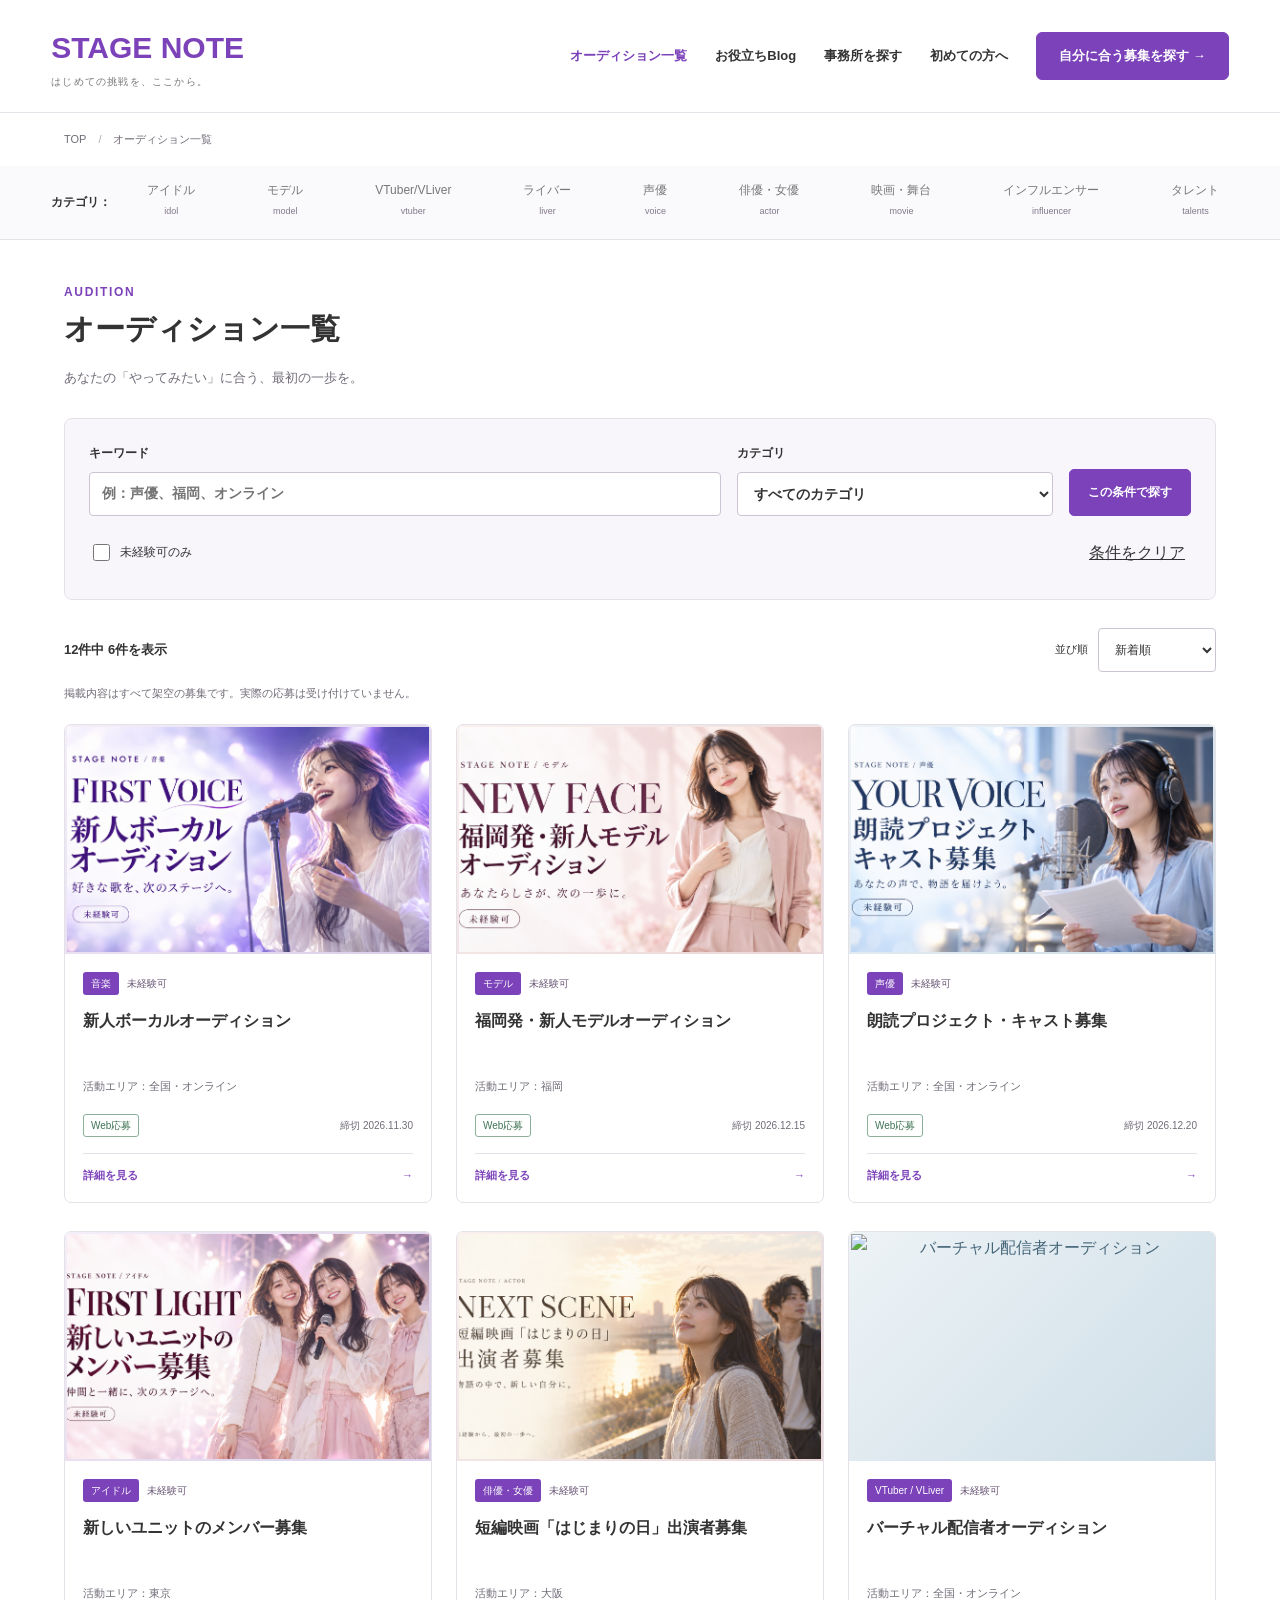
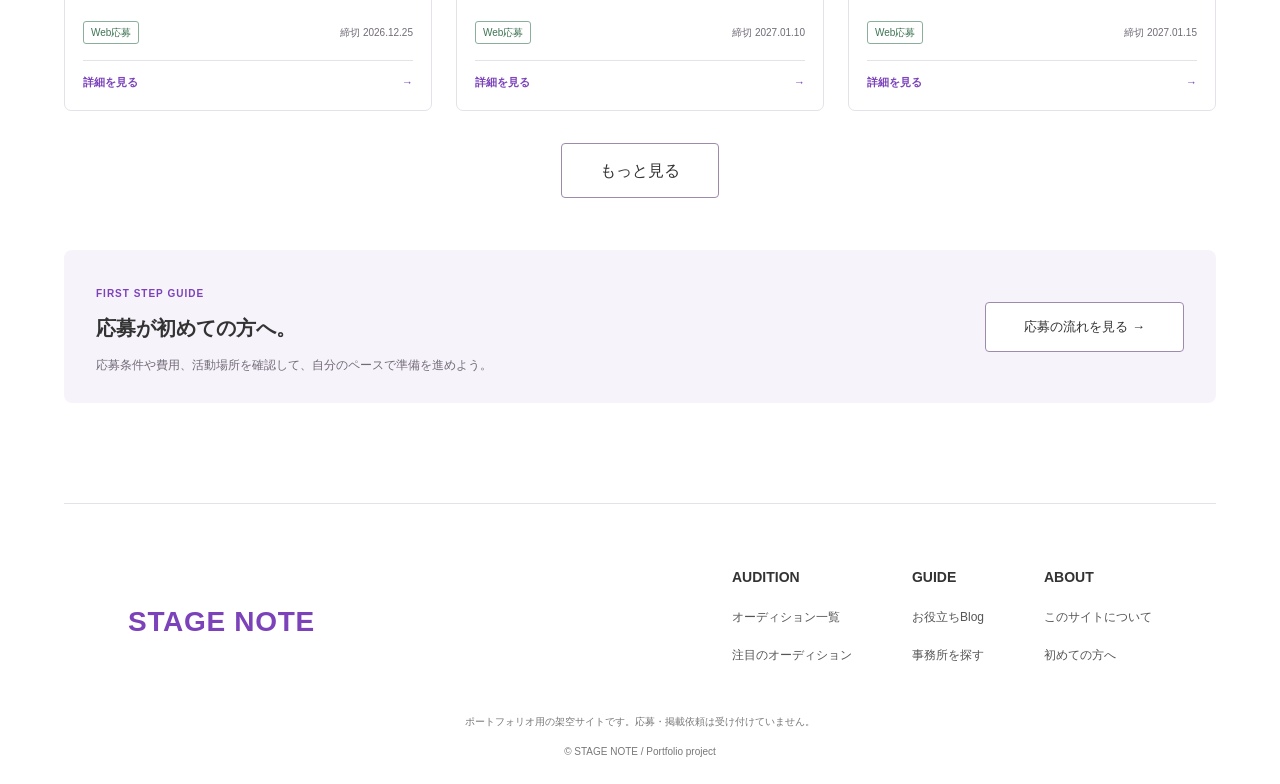
==== commit d20c5bb9: "Fix vocal image filename" ====
--- a/audition.html
+++ b/audition.html
@@ -157,7 +157,7 @@
                     data-deadline="2026-11-30" data-order="0" data-beginner="true">
                     <article><a href="application.html?id=vocal" class="au-card-link">
                             <div class="au-visual au-tone-0" aria-hidden="true">
-                               <img src="img/新人ボーカル.png" alt="新人ボーカル">
+                               <img src="img/new-vocal.png" alt="新人ボーカル">
                             </div>
                             <div class="au-card-body">
                                 <div class="au-tags"><span class="au-tag">音楽</span><span
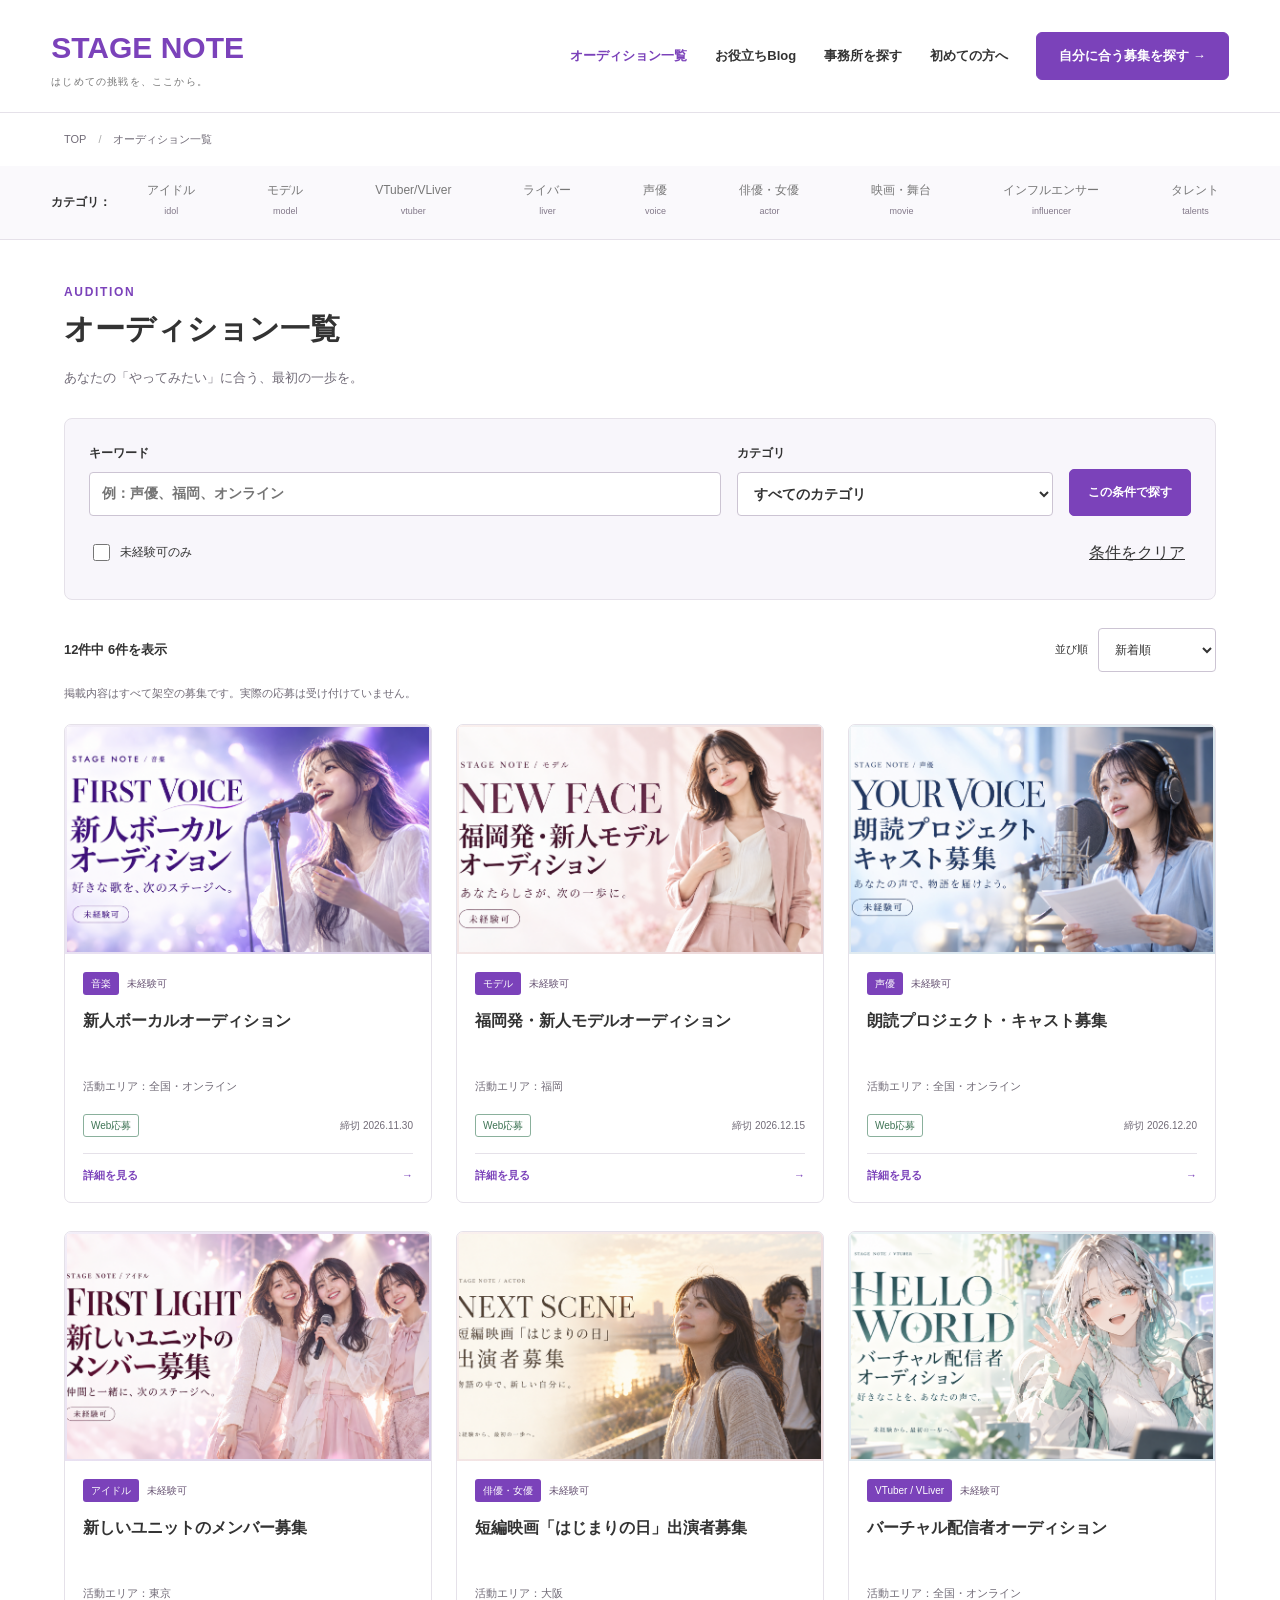
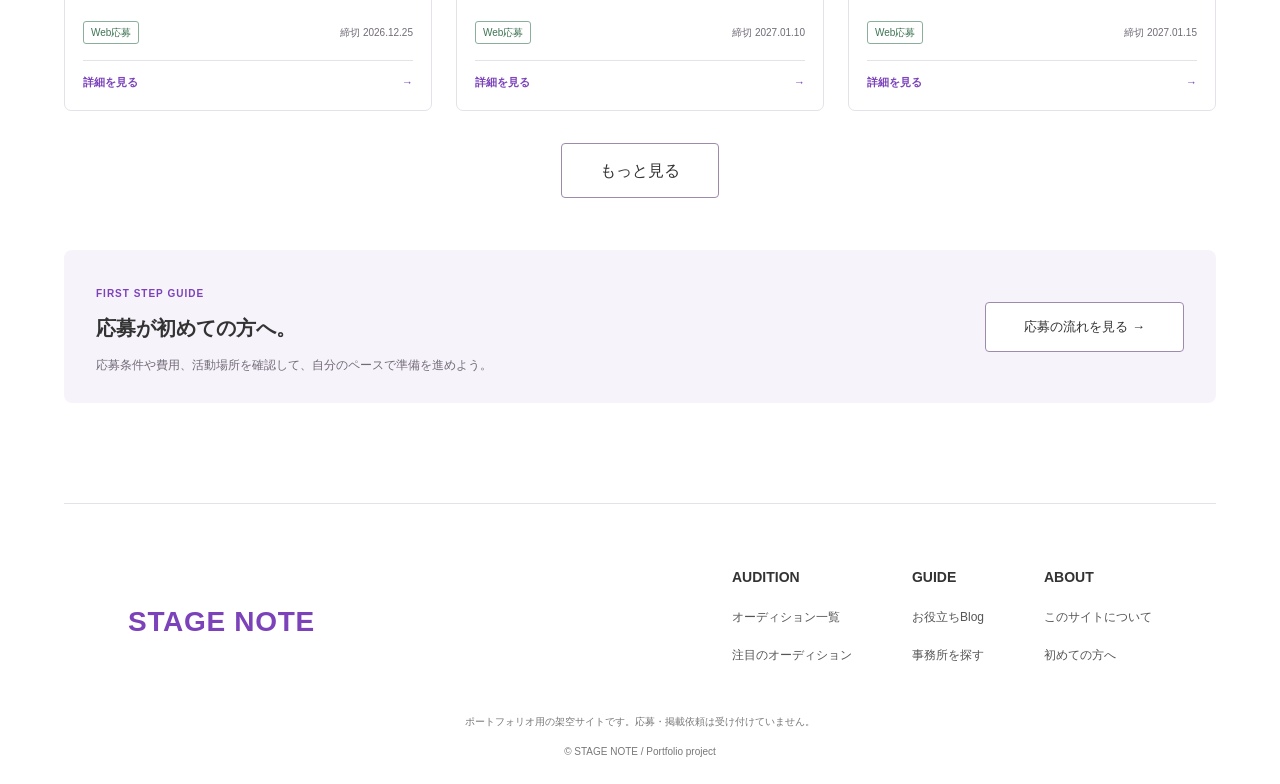
==== commit 594a876b: "Update website" ====
--- a/audition.html
+++ b/audition.html
@@ -243,7 +243,7 @@
                     data-order="5" data-beginner="true">
                     <article><a href="application.html?id=vtuber" class="au-card-link">
                             <div class="au-visual au-tone-2" aria-hidden="true">
-                                <img src="img/バーチャル配信者.png" alt="バーチャル配信者オーディション">
+                                <img src="img/virtual-streamer.png" alt="バーチャル配信者オーディション">
                             </div>
                             <div class="au-card-body">
                                 <div class="au-tags"><span class="au-tag">VTuber / VLiver</span><span
